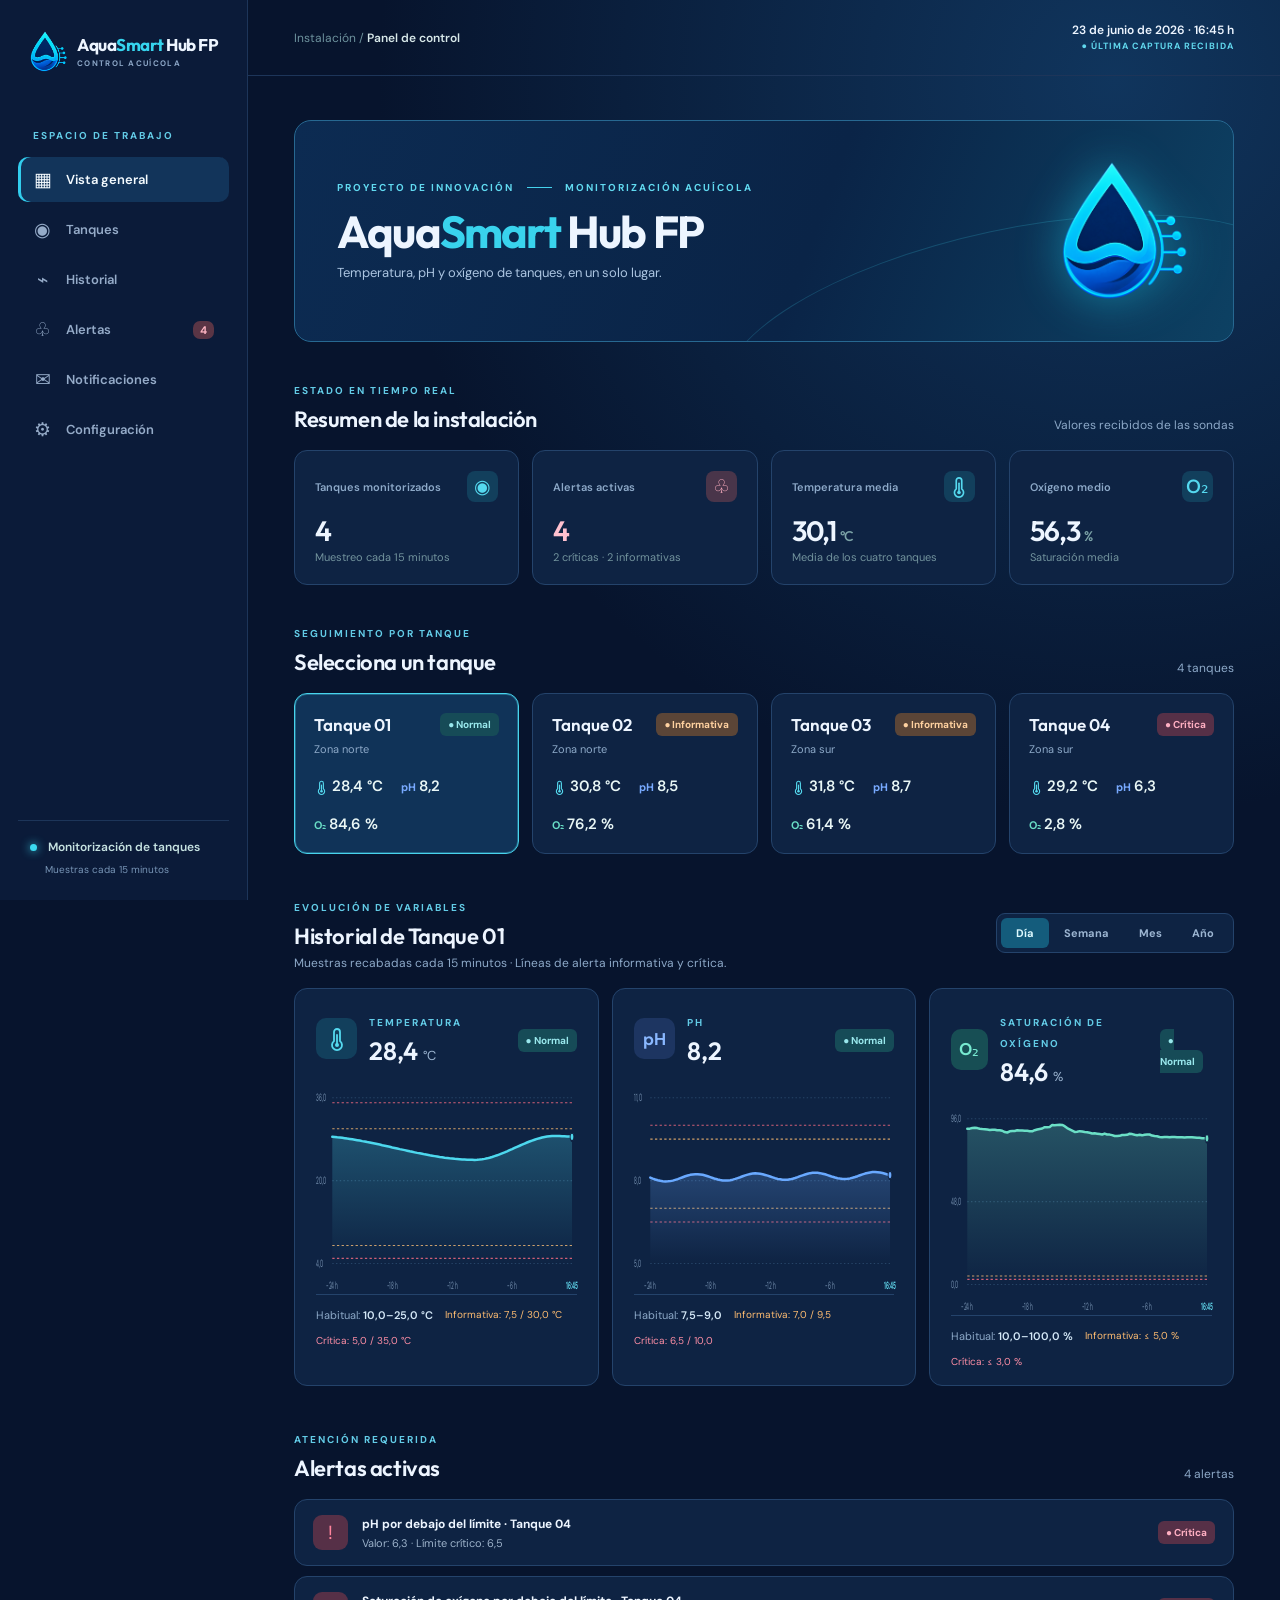
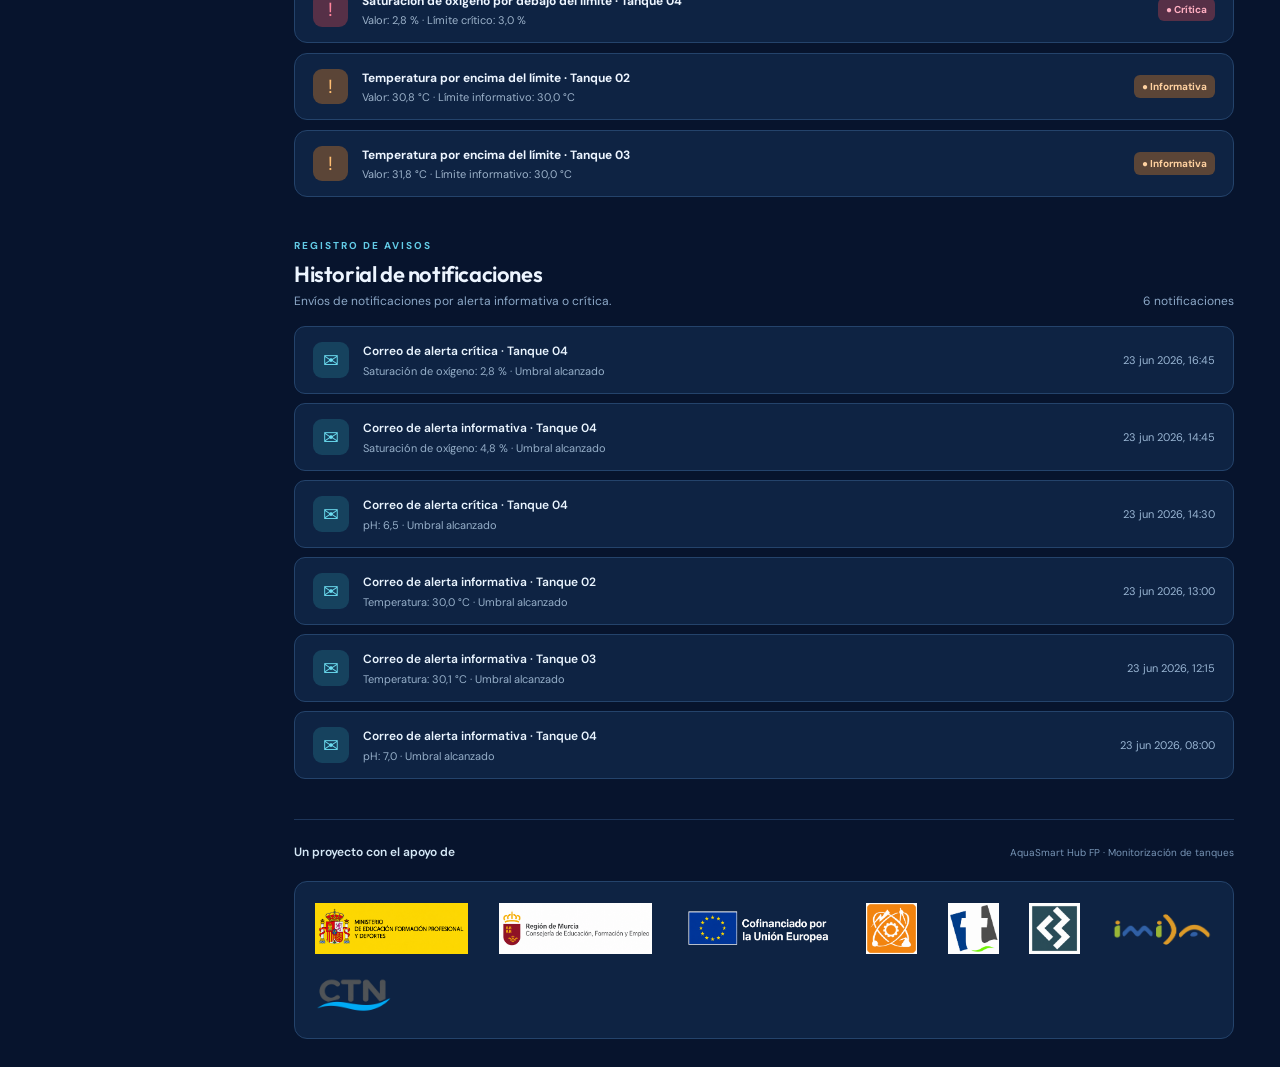
==== index.html @ eab86241 "Carga inicial del proyecto prototipado" ====
<!doctype html>
<html lang="es">
<head>
  <meta charset="utf-8">
  <meta name="viewport" content="width=device-width, initial-scale=1">
  <meta name="theme-color" content="#07142d">
  <title>AquaSmart Hub FP · Control de tanques</title>
  <link rel="stylesheet" href="css/styles.css">
  <script src="js/settings.js" defer></script>
  <script src="js/app.js" defer></script>
</head>
<body>
  <div class="app-shell">
    <aside class="sidebar" aria-label="Navegación principal">
      <a class="brand" href="#inicio" aria-label="AquaSmart Hub FP, inicio"><img class="brand-logo" src="assets/logo_proyecto.png" alt=""><span class="brand-name">Aqua<span class="brand-accent">Smart</span> Hub FP<small>CONTROL ACUÍCOLA</small></span></a>
      <div class="side-label">ESPACIO DE TRABAJO</div>
      <nav class="nav-list" aria-label="Secciones">
        <a class="nav-item active" href="#inicio" aria-current="location"><span>▦</span> Vista general</a>
        <a class="nav-item" href="#tanques"><span>◉</span> Tanques</a>
        <a class="nav-item" href="#historial"><span>⌁</span> Historial</a>
        <a class="nav-item" href="#alertas"><span>♧</span> Alertas <b id="nav-alert-count">0</b></a>
        <a class="nav-item" href="#notificaciones"><span>✉</span> Notificaciones</a>
        <a class="nav-item" href="config.html"><span>⚙</span> Configuración</a>
      </nav>
      <div class="sidebar-bottom"><span class="online-dot"></span> Monitorización de tanques <small>Muestras cada <span data-sampling-minutes>15</span> minutos</small></div>
    </aside>

    <main id="inicio" class="main-content">
      <header class="topbar"><div class="breadcrumb">Instalación / <strong>Panel de control</strong></div><div class="topbar-right"><span id="current-time" class="current-time"></span></div></header>
      <div class="page-content">
        <section class="welcome"><div><div class="eyebrow">PROYECTO DE INNOVACIÓN <span class="eyebrow-line"></span> MONITORIZACIÓN ACUÍCOLA</div><h1>Aqua<span>Smart</span> Hub FP</h1><p>Temperatura, pH y oxígeno de tanques, en un solo lugar.</p></div><img class="welcome-logo" src="assets/logo_proyecto.png" alt="" aria-hidden="true"></section>

        <section class="overview" aria-label="Resumen de la instalación"><div class="section-heading"><div><span class="section-kicker">ESTADO EN TIEMPO REAL</span><h2>Resumen de la instalación</h2></div><span class="muted">Valores recibidos de las sondas</span></div><div id="summary-cards" class="summary-grid"></div></section>

        <section id="tanques" class="tank-section"><div class="section-heading"><div><span class="section-kicker">SEGUIMIENTO POR TANQUE</span><h2>Selecciona un tanque</h2></div><span id="tank-count" class="count-label"></span></div><div id="tank-list" class="tank-grid" role="group" aria-label="Seleccionar tanque"></div></section>

        <section id="historial" class="history-section"><div class="section-heading history-heading"><div><span class="section-kicker">EVOLUCIÓN DE VARIABLES</span><h2>Historial de <span id="selected-tank-name">tanque</span></h2><p class="section-subtitle">Muestras recabadas cada <span data-sampling-minutes>15</span> minutos · Líneas de alerta informativa y crítica.</p></div><div class="range-switch" role="group" aria-label="Periodo del historial"><button type="button" data-range="day" class="active" aria-pressed="true">Día</button><button type="button" data-range="week" aria-pressed="false">Semana</button><button type="button" data-range="month" aria-pressed="false">Mes</button><button type="button" data-range="year" aria-pressed="false">Año</button></div></div><div class="charts-grid"><article class="chart-card"><div class="chart-header"><div class="chart-icon temperature"><img class="thermometer-icon" src="assets/thermometer.svg" alt=""></div><div><span class="chart-label">TEMPERATURA</span><div class="chart-value"><strong id="temperature-value">—</strong><span>°C</span></div></div><div id="temperature-status" class="chart-status"></div></div><div id="temperature-chart" class="chart-area" role="img" aria-label="Gráfica histórica de temperatura"></div><div id="temperature-limits" class="chart-footer"></div></article><article class="chart-card"><div class="chart-header"><div class="chart-icon ph">pH</div><div><span class="chart-label">PH</span><div class="chart-value"><strong id="ph-value">—</strong></div></div><div id="ph-status" class="chart-status"></div></div><div id="ph-chart" class="chart-area" role="img" aria-label="Gráfica histórica de pH"></div><div id="ph-limits" class="chart-footer"></div></article><article class="chart-card"><div class="chart-header"><div class="chart-icon oxygen">O₂</div><div><span class="chart-label">SATURACIÓN DE OXÍGENO</span><div class="chart-value"><strong id="oxygen-value">—</strong><span>%</span></div></div><div id="oxygen-status" class="chart-status"></div></div><div id="oxygen-chart" class="chart-area" role="img" aria-label="Gráfica histórica de saturación de oxígeno"></div><div id="oxygen-limits" class="chart-footer"></div></article></div></section>

        <section id="alertas" class="alerts-section"><div class="section-heading"><div><span class="section-kicker">ATENCIÓN REQUERIDA</span><h2>Alertas activas</h2></div><span id="alert-count" class="count-label"></span></div><div id="alert-list" class="alert-list"></div></section>
        <section id="notificaciones" class="notifications-section"><div class="section-heading"><div><span class="section-kicker">REGISTRO DE AVISOS</span><h2>Historial de notificaciones</h2><p class="section-subtitle">Envíos de notificaciones por alerta informativa o cr&iacute;tica.</p></div><span id="notification-count" class="count-label"></span></div><div id="notification-list" class="notification-list"></div></section>
        <footer class="footer"><div class="footer-heading"><strong>Un proyecto con el apoyo de</strong><span>AquaSmart Hub FP · Monitorización de tanques</span></div><div class="sponsor-logos" aria-label="Entidades patrocinadoras y colaboradoras"><img src="assets/logo_p1_mefpd.png" alt="Ministerio de Educación, Formación Profesional y Deportes"><img src="assets/logo_p2_rmcefe.png" alt="Región de Murcia, Consejería de Educación, Formación y Empleo"><img src="assets/logo_p3_ue.png" alt="Unión Europea"><img src="assets/logo_p4_pct.png" alt="CIFP Politécnico Cartagena"><img src="assets/logo_p4_mte.png" alt="IES Manuel Tárraga Escribano"><img src="assets/logo_p5_c3.png" alt="CIFP Carlos III Cartagena"><img src="assets/logo_p7_imida.png" alt="IMIDA"><img src="assets/logo_p8_ctn.png" alt="Centro Tecnológico Naval y del Mar"></div></footer>
      </div>
    </main>
  </div>
</body>
</html>
---- css/styles.css ----
@import url('https://fonts.googleapis.com/css2?family=DM+Sans:wght@400;500;600;700&family=Outfit:wght@400;500;600;700;800&display=swap');
:root{font-family:'DM Sans',Arial,sans-serif;color:#e8f3f5;background:#081d27;font-synthesis:none}*{box-sizing:border-box}html{scroll-behavior:smooth}body{margin:0}button{font:inherit}a{color:inherit;text-decoration:none}.app-shell{display:grid;grid-template-columns:248px minmax(0,1fr);min-height:100vh}.sidebar{position:sticky;top:0;height:100vh;padding:30px 18px 24px;background:#0b222d;border-right:1px solid #203a44;display:flex;flex-direction:column}.brand{display:flex;align-items:center;gap:12px;padding:0 12px 56px;font-family:Outfit,sans-serif;font-size:23px;font-weight:700;letter-spacing:-1px;line-height:1}.brand-mark{display:grid;place-items:center;width:38px;height:38px;border-radius:12px;background:#123d48;color:#53e1c7;font-size:30px}.brand-accent{color:#56dec6}.brand small{display:block;margin-top:6px;color:#688b95;font:700 8px 'DM Sans',sans-serif;letter-spacing:2.3px}.side-label,.section-kicker,.eyebrow,.chart-label{color:#6e9aa5;font-size:10px;font-weight:700;letter-spacing:2px}.side-label{padding:0 15px 15px}.nav-list{display:grid;gap:5px}.nav-item{display:flex;align-items:center;gap:14px;padding:13px 15px;border-radius:10px;color:#87a4ac;font-size:13px;font-weight:600}.nav-item span{width:19px;text-align:center;font-size:19px;line-height:1}.nav-item:hover,.nav-item.active{background:#163641;color:#e9fbf9}.nav-item.active{box-shadow:inset 3px 0 #4fddc3}.nav-item b{margin-left:auto;padding:2px 7px;border-radius:7px;background:#765044;color:#ffd8b1;font-size:11px}.sidebar-bottom{margin-top:auto;padding:18px 12px 0;border-top:1px solid #21404a;color:#c6e2e1;font-size:12px;font-weight:600}.sidebar-bottom small{display:block;margin:8px 0 0 15px;color:#668994;font-size:10px;font-weight:400}.online-dot{display:inline-block;width:7px;height:7px;margin-right:8px;border-radius:50%;background:#56dfb1;box-shadow:0 0 10px #56dfb1}.main-content{min-width:0;background:radial-gradient(circle at 81% 4%,#123746 0,transparent 25%),#081d27}.topbar{height:76px;padding:0 46px;border-bottom:1px solid #1d3944;display:flex;align-items:center;justify-content:space-between}.breadcrumb{color:#6d929d;font-size:12px}.breadcrumb strong{color:#d7e8e9;font-weight:600}.topbar-right{display:flex;align-items:center;gap:22px}.demo-pill{padding:8px 11px;border:1px solid #295448;border-radius:7px;background:#14382f;color:#9ae7c5;font-size:10px;font-weight:700;letter-spacing:1px}.current-time{color:#799aa4;font-size:12px}.page-content{max-width:1510px;margin:auto;padding:44px 46px 28px}.welcome{position:relative;overflow:hidden;min-height:192px;padding:36px 42px;border:1px solid #285863;border-radius:17px;background:linear-gradient(110deg,#123b48 0%,#0d303b 58%,#10414a 100%);display:flex;align-items:center;justify-content:space-between}.welcome:after{content:'';position:absolute;inset:auto -8% -100px 45%;height:210px;border:1px solid #4cdac028;border-radius:50%;transform:rotate(-12deg)}.eyebrow{color:#65d8c1}.eyebrow-line{display:inline-block;width:25px;height:1px;margin:0 9px 3px;background:#5ac1b0}.welcome h1{position:relative;z-index:1;margin:13px 0 8px;font:700 clamp(30px,3.4vw,48px)/1.1 Outfit,sans-serif;letter-spacing:-1.8px}.welcome h1 span{color:#56dfc1}.welcome p{position:relative;z-index:1;margin:0;color:#a4c4c8;font-size:13px}.water-orb{position:absolute;right:8%;top:-32px;width:240px;height:240px;display:grid;place-items:center}.orb-ring{position:absolute;border:1px solid #57d9c339;border-radius:50%}.orb-ring-one{width:216px;height:216px}.orb-ring-two{width:164px;height:164px}.orb-core{display:grid;place-items:center;width:116px;height:116px;border:1px solid #74f3db66;border-radius:50%;background:radial-gradient(circle at 35% 30%,#53cdb6,#1b8f96 55%,#164753);box-shadow:0 0 45px #3bd6c34a,inset 0 0 20px #9bfff42f;color:#c5fff0;font-size:80px;font-family:Georgia,serif}.overview,.tank-section,.history-section,.alerts-section{margin-top:36px}.section-heading{display:flex;align-items:end;justify-content:space-between;gap:20px;margin-bottom:17px}.section-heading h2{margin:6px 0 0;font:600 22px Outfit,sans-serif;letter-spacing:-.4px}.muted,.count-label,.section-subtitle{color:#7295a0;font-size:12px}.summary-grid{display:grid;grid-template-columns:repeat(4,minmax(0,1fr));gap:13px}.summary-card,.tank-card,.chart-card,.alert-item,.empty-alert{border:1px solid #24434c;border-radius:13px;background:#102a35}.summary-card{min-height:130px;padding:20px}.summary-top{display:flex;justify-content:space-between;align-items:center;color:#88a9ae;font-size:11px;font-weight:600}.summary-icon{display:grid;place-items:center;width:31px;height:31px;border-radius:8px;background:#1a4145;color:#69ddc6;font-size:19px}.summary-number{margin-top:11px;font:600 28px Outfit,sans-serif;letter-spacing:-1px}.summary-number small{color:#7da4a8;font-size:14px;font-weight:500}.summary-note{margin-top:2px;color:#72939d;font-size:11px}.summary-card.warning .summary-icon{background:#503b32;color:#ffbb84}.summary-card.warning .summary-number{color:#ffca9f}.tank-grid{display:grid;grid-template-columns:repeat(3,minmax(0,1fr));gap:13px}.tank-card{position:relative;min-height:150px;padding:19px;text-align:left;color:inherit;cursor:pointer;transition:border-color .2s,transform .2s,background .2s}.tank-card:hover{transform:translateY(-2px);border-color:#479987}.tank-card.selected{border-color:#55d7bd;background:#123943;box-shadow:inset 0 0 0 1px #55d7bd50}.tank-top,.tank-bottom{display:flex;align-items:center;justify-content:space-between;gap:10px}.tank-name{font:600 17px Outfit,sans-serif}.status-pill{padding:5px 8px;border-radius:6px;background:#1d4a43;color:#8fe5bb;font-size:10px;font-weight:700}.status-pill.alert{background:#554033;color:#ffc091}.tank-description{margin:6px 0 20px;color:#7297a0;font-size:11px}.tank-bottom{justify-content:flex-start;gap:24px;color:#a8c8ca;font-size:12px}.tank-bottom strong{color:#e9f7f6;font-size:15px;font-weight:600}.tank-bottom .mini-icon{color:#55d9c4}.tank-bottom .mini-icon.sal{color:#69abd9}.history-heading{align-items:center}.section-subtitle{margin:5px 0 0}.range-switch{display:flex;padding:4px;border:1px solid #24444d;border-radius:9px;background:#102a35}.range-switch button{padding:8px 15px;border:0;border-radius:6px;background:transparent;color:#86a5ac;font-size:11px;font-weight:700;cursor:pointer}.range-switch button:hover{color:#e9f6f5}.range-switch button.active{background:#226055;color:#c9fff0}.charts-grid{display:grid;grid-template-columns:repeat(2,minmax(0,1fr));gap:13px}.chart-card{min-width:0;padding:21px 21px 17px}.chart-header{display:flex;align-items:center;gap:12px}.chart-icon{width:41px;height:41px;border-radius:10px;display:grid;place-items:center;font-size:24px}.chart-icon.temperature{background:#214a42;color:#71e4b9}.chart-icon.salinity{background:#1c3c54;color:#73b7e9}.chart-label{font-size:10px}.chart-value{display:flex;align-items:baseline;gap:5px;margin-top:4px}.chart-value strong{font:600 25px Outfit,sans-serif}.chart-value span{color:#8cabb0;font-size:13px}.chart-status{margin-left:auto}.chart-area{height:210px;margin-top:17px}.chart-area svg{width:100%;height:100%;overflow:visible}.chart-footer{padding-top:13px;border-top:1px solid #23414a;color:#7496a0;font-size:11px}.chart-footer strong{color:#b7d1d0;font-weight:600}.alerts-section{margin-bottom:40px}.alert-list{display:grid;gap:10px}.alert-item{display:flex;align-items:center;gap:14px;padding:15px 18px}.alert-symbol{width:35px;height:35px;border-radius:9px;background:#513d33;color:#ffbd84;display:grid;place-items:center;font-size:19px}.alert-item strong{display:block;font-size:12px}.alert-item p{margin:4px 0 0;color:#89a5aa;font-size:11px}.alert-item time{margin-left:auto;color:#70919a;font-size:11px;white-space:nowrap}.empty-alert{padding:20px;color:#96b6b5;font-size:12px}.footer{display:flex;justify-content:space-between;padding-top:20px;border-top:1px solid #1c3a43;color:#5f838d;font-size:10px}
@media(max-width:1100px){.app-shell{grid-template-columns:205px minmax(0,1fr)}.sidebar{padding-left:12px;padding-right:12px}.page-content{padding:32px 26px}.topbar{padding:0 26px}.summary-grid{grid-template-columns:repeat(2,1fr)}.tank-grid{grid-template-columns:repeat(2,1fr)}}@media(max-width:760px){.app-shell{display:block}.sidebar{position:static;width:auto;height:auto;padding:15px 18px;border-right:0;border-bottom:1px solid #203a44}.brand{padding:0;font-size:20px}.brand-mark{width:33px;height:33px}.side-label,.nav-list,.sidebar-bottom{display:none}.topbar{height:56px;padding:0 18px}.current-time{display:none}.page-content{padding:22px 16px}.welcome{min-height:175px;padding:28px 22px}.welcome p{max-width:300px;line-height:1.5}.water-orb{right:-85px;opacity:.35}.section-heading h2{font-size:20px}.charts-grid{grid-template-columns:1fr}.history-heading{align-items:flex-start;flex-direction:column}.range-switch{width:100%}.range-switch button{flex:1}.muted{display:none}}@media(max-width:520px){.summary-grid,.tank-grid{grid-template-columns:1fr 1fr;gap:9px}.summary-card{padding:15px;min-height:115px}.summary-number{font-size:24px}.tank-card{min-height:140px;padding:13px}.tank-name{font-size:15px}.tank-bottom{display:grid;gap:4px}.tank-description{margin-bottom:12px}.status-pill{font-size:9px}.welcome h1{font-size:32px}.welcome .eyebrow{font-size:8px}.footer{display:block;line-height:1.7}.footer span{display:block}}

/* Identidad AquaSmart Hub FP: azul marino y cian del cartel del proyecto. */
:root{color:#edf5ff;background:#07142d}.sidebar{background:#0b1b39;border-color:#1d3559}.main-content{background:radial-gradient(circle at 84% 3%,#10355d 0,transparent 27%),#07142d}.topbar,.footer{border-color:#1d3559}.brand{font-size:21px;letter-spacing:-.8px}.brand-mark{width:42px;height:46px;background:none;color:#32ceee}.brand-mark svg{width:38px;height:43px;filter:drop-shadow(0 0 10px #1ec9e666)}.brand-accent{color:#36d4ee}.brand small{color:#8ca6c6;font-size:8px;letter-spacing:1.45px}.side-label,.section-kicker,.eyebrow,.chart-label{color:#63cce7}.nav-item{color:#95abc8}.nav-item:hover,.nav-item.active{background:#12345a;color:#f4fbff}.nav-item.active{box-shadow:inset 3px 0 #32ceee}.nav-item b{background:#5a3545;color:#ffb5c3}.sidebar-bottom{border-color:#1d3559}.online-dot{background:#3bdbf1;box-shadow:0 0 10px #3bdbf1}.demo-pill{background:#103c57;border-color:#1b7290;color:#9debf5}.welcome{border-color:#276891;background:linear-gradient(110deg,#0c2b52 0%,#0a2447 55%,#0d4163 100%)}.welcome:after{border-color:#3fd7ef32}.welcome h1 span{color:#39d3ed}.welcome p{color:#acc5e1}.eyebrow{color:#61daf0}.eyebrow-line{background:#45d2ec}.orb-ring{border-color:#4ddaf04a}.orb-core{border-color:#6be8ff77;background:radial-gradient(circle at 35% 30%,#3cd4ef,#166ea5 55%,#0c315f);box-shadow:0 0 45px #2fd3ee55,inset 0 0 20px #bcf8ff33}.summary-card,.tank-card,.chart-card,.alert-item,.empty-alert{background:#0e2343;border-color:#24436b}.summary-top,.tank-description,.section-subtitle,.muted,.count-label,.chart-footer{color:#8da9c8}.summary-icon,.chart-icon.temperature{background:#123f5c;color:#55d9ef}.summary-card.warning .summary-icon{background:#49354a;color:#ffb0c2}.summary-card.warning .summary-number{color:#ffc1cf}.tank-grid{grid-template-columns:repeat(2,minmax(0,1fr))}.tank-card{min-height:145px}.tank-card:hover{border-color:#44cbe9}.tank-card.selected{border-color:#48d4ed;background:#103358;box-shadow:inset 0 0 0 1px #48d4ed55}.tank-bottom{gap:18px;flex-wrap:wrap}.tank-bottom .mini-icon{color:#51d8ef}.tank-bottom .ph-text{color:#78aaff;font-weight:700;font-size:11px}.tank-bottom .oxygen-text{color:#69ddc6;font-weight:700;font-size:11px}.status-pill.normal{background:#164b57;color:#99e8ed}.status-pill.warning{background:#5b4537;color:#ffd1a0}.status-pill.critical{background:#563047;color:#ffafc2}.range-switch{background:#0e2343;border-color:#24436b}.range-switch button{color:#9cb5d1}.range-switch button.active{background:#145c7c;color:#defaff}.charts-grid{grid-template-columns:repeat(2,minmax(0,1fr))}.chart-card:last-child{grid-column:1/-1}.chart-icon.ph{background:#1d3561;color:#8ab8ff;font-size:17px;font-weight:700}.chart-icon.oxygen{background:#174e54;color:#77e9d0;font-size:17px;font-weight:700}.chart-value span{color:#9bb4d0}.chart-footer{display:flex;gap:12px;flex-wrap:wrap;border-color:#24436b}.chart-footer strong{color:#d4e8f7}.limit-key{font-size:10px}.warning-key{color:#ffbd71}.critical-key{color:#ff8fa6}.alert-item.warning .alert-symbol{background:#5b4537;color:#ffbd71}.alert-item.critical .alert-symbol{background:#563047;color:#ff849c}.alert-item .status-pill{margin-left:auto;white-space:nowrap}.alert-item p{color:#9cb2ca}.alert-item strong{color:#edf5ff}.sidebar-bottom small,.footer{color:#7895b6}
@media(max-width:760px){.sidebar{border-color:#1d3559}.charts-grid{grid-template-columns:1fr}.chart-card:last-child{grid-column:auto}}@media(max-width:520px){.tank-bottom{display:grid;gap:5px}.tank-card{min-height:170px}.tank-top{align-items:flex-start;flex-direction:column}.alert-item{align-items:flex-start}.alert-item .status-pill{font-size:9px}}

/* Logotipos oficiales del proyecto y sus entidades colaboradoras. */
.brand{gap:9px;padding-left:7px;padding-right:0;font-size:17px;letter-spacing:-.5px;white-space:nowrap}
.brand-logo{display:block;width:43px;height:43px;object-fit:contain;flex:none}
.brand-name{min-width:0}
.brand-name small{margin-top:5px;font-size:8px;letter-spacing:1.3px}
.welcome{gap:24px}
.welcome h1{max-width:710px;white-space:nowrap;font-size:clamp(30px,3.5vw,49px)}
.welcome-logo{position:relative;z-index:1;width:148px;height:148px;object-fit:contain;flex:none;filter:drop-shadow(0 0 24px #1bd7f477)}
.footer{display:block;padding-top:24px}
.footer-heading{display:flex;align-items:baseline;justify-content:space-between;gap:20px;margin-bottom:21px}
.footer-heading strong{color:#d5e8f6;font-size:12px;font-weight:600}
.footer-heading span{color:#7895b6;font-size:10px}
.sponsor-logos{display:flex;align-items:center;justify-content:space-between;gap:12px 16px;flex-wrap:wrap;padding:21px 20px;border:1px solid #24436b;border-radius:13px;background:#0e2343}
.sponsor-logos img{display:block;width:auto;height:51px;max-width:100%;object-fit:contain;flex:none}
@media(max-width:1100px){.brand{font-size:14px;letter-spacing:-.7px}.brand-logo{width:37px;height:37px}.brand-name small{font-size:7px;letter-spacing:.8px}.sponsor-logos{justify-content:center}}
@media(max-width:760px){.brand{font-size:19px}.brand-logo{width:42px;height:42px}.brand-name small{font-size:8px}.welcome-logo{width:110px;height:110px}.welcome h1{font-size:clamp(26px,5vw,40px)}}
@media(max-width:520px){.welcome{min-height:174px}.welcome h1{max-width:calc(100vw - 55px);white-space:normal;font-size:clamp(27px,7.5vw,36px)}.welcome-logo{position:absolute;right:-31px;top:18px;width:124px;height:124px;opacity:.28}.welcome p{max-width:280px}.footer-heading{display:block}.footer-heading span{display:block;margin-top:6px}.sponsor-logos{justify-content:center;gap:12px;padding:16px}.sponsor-logos img{height:39px}}

/* Los cuatro tanques permanecen en una sola fila. */
.tank-grid{grid-template-columns:repeat(4,minmax(185px,1fr));overflow-x:auto;padding-bottom:5px}

.current-time{display:flex;flex-direction:column;align-items:flex-end;gap:3px;line-height:1.2}
.current-time strong{color:#edf5ff;font-size:12px;font-weight:600;white-space:nowrap}
.current-time small{color:#61d7ed;font-size:9px;font-weight:700;letter-spacing:1px;white-space:nowrap}
@media(max-width:760px){.current-time{display:flex}.topbar-right{gap:10px}}
@media(max-width:520px){.breadcrumb{display:none}.topbar-right{width:100%;justify-content:space-between}.current-time strong{font-size:11px}.current-time small{font-size:8px}}

/* Temperatura, pH y oxígeno del mismo tanque, en una única fila. */
.charts-grid{grid-template-columns:repeat(3,minmax(265px,1fr));overflow-x:auto;padding-bottom:5px}
.chart-card:last-child{grid-column:auto}

.alerts-section{margin-bottom:0}
.notifications-section{margin:36px 0 40px}
.notifications-section .section-heading{align-items:end}
.notification-list{display:grid;gap:9px}
.notification-item{display:flex;align-items:center;gap:14px;min-height:68px;padding:14px 18px;border:1px solid #24436b;border-radius:11px;background:#0e2343}
.notification-icon{display:grid;place-items:center;width:36px;height:36px;flex:none;border-radius:9px;background:#16425e;color:#6cddf1;font-size:19px}
.notification-detail{min-width:0}
.notification-detail strong{display:block;color:#eaf5ff;font-size:12px;font-weight:600}
.notification-detail p{margin:5px 0 0;color:#96afc9;font-size:11px}
.notification-item time{margin-left:auto;color:#9ab6d4;font-size:11px;white-space:nowrap}
@media(max-width:600px){.notification-item{align-items:flex-start;flex-wrap:wrap}.notification-item time{width:100%;margin-left:50px}.notifications-section .section-heading{align-items:flex-start;flex-direction:column}}

/* Página de configuración. */
.back-link{color:#70d9eb;font-size:12px;font-weight:700}.back-link:hover{text-decoration:underline}
.config-page{max-width:1390px}
.config-welcome{min-height:178px}.config-welcome h1{font-size:clamp(30px,3.2vw,44px)}
.config-intro{display:flex;justify-content:space-between;align-items:end;gap:18px;margin:40px 0 18px}
.config-intro h2{margin:6px 0 4px;font:600 23px Outfit,sans-serif}.config-intro p{margin:0;color:#92adc7;font-size:12px}
.config-legend{display:flex;align-items:center;gap:8px;color:#a8bfd6;font-size:11px;white-space:nowrap}
.legend-dot{display:inline-block;width:8px;height:8px;margin-left:12px;border-radius:50%}.warning-dot{background:#ffbd71}.critical-dot{background:#ff7996}
.config-grid{display:grid;grid-template-columns:repeat(2,minmax(0,1fr));gap:14px}
.config-card{min-width:0;margin:0;padding:24px;border:1px solid #24436b;border-radius:13px;background:#0e2343}
fieldset.config-card{min-width:0}
.config-card legend{padding:0 4px;color:#edf5ff;font:600 19px Outfit,sans-serif}
.config-card legend small{color:#8eabc9;font:500 13px 'DM Sans',sans-serif}
.config-card:nth-child(3){grid-column:1/-1}
.config-icon{display:inline-grid;place-items:center;width:33px;height:33px;margin-right:8px;border-radius:9px;background:#154965;color:#6bdef0;font:700 18px 'DM Sans',sans-serif;vertical-align:middle}
.config-icon.ph{background:#213b6a;color:#9dbfff;font-size:13px}.config-icon.oxygen{background:#195457;color:#83edda;font-size:14px}.config-icon.mail{background:#20456b;color:#8ed4f5}.config-icon.sampling{background:#174b5c;color:#74dce8}
.config-card>p{margin:6px 0 21px;color:#8faac6;font-size:12px;line-height:1.5}
.field-grid{display:grid;grid-template-columns:repeat(2,minmax(0,1fr));gap:15px}.oxygen-fields{max-width:600px}
.field-grid label,.full-field{display:grid;gap:8px;color:#aec5d9;font-size:11px;font-weight:600}
.config-card input,.config-card select,.config-card textarea{display:block;width:100%;min-width:0;padding:12px 13px;border:1px solid #345679;border-radius:8px;outline:none;background:#0a1b37;color:#f2f9ff;font:600 14px 'DM Sans',sans-serif}
.config-card input:focus,.config-card select:focus,.config-card textarea:focus{border-color:#46cfe7;box-shadow:0 0 0 3px #3acdec24}
.config-card textarea{min-height:108px;resize:vertical;font-weight:500;line-height:1.5}
.config-card input::placeholder,.config-card textarea::placeholder{color:#6586a6}
.config-reference{margin-top:19px;padding-top:14px;border-top:1px solid #24436b;color:#78bace;font-size:11px}
.secondary-intro{margin-top:42px}
.config-card-title{display:flex;align-items:center}.config-card-title h3{margin:0;font:600 18px Outfit,sans-serif}
.form-actions{display:flex;align-items:center;justify-content:space-between;gap:20px;margin:23px 0 44px;padding:21px 24px;border:1px solid #24436b;border-radius:12px;background:#102b4c}
.form-actions p{margin:0;color:#91aec8;font-size:12px;line-height:1.5}.form-actions p.feedback-success{color:#8eecd8}.form-actions p.feedback-error{color:#ffb2c0}
.save-button{display:flex;align-items:center;justify-content:center;gap:20px;min-width:207px;padding:13px 17px;border:0;border-radius:8px;background:#39cde7;color:#062b3c;font-size:12px;font-weight:800;cursor:pointer;transition:background .2s,transform .2s}
.save-button:hover{background:#70e8f2;transform:translateY(-1px)}.save-button:focus-visible{outline:3px solid #b5f5fc;outline-offset:2px}
@media(max-width:900px){.config-grid{grid-template-columns:1fr}.config-card:nth-child(3){grid-column:auto}}
@media(max-width:760px){.nav-list{display:flex;gap:6px;overflow-x:auto;margin-top:15px}.nav-item{flex:none;white-space:nowrap;padding:9px 11px}.config-welcome{min-height:165px}}
@media(max-width:520px){.config-intro{align-items:flex-start;flex-direction:column}.config-legend{flex-wrap:wrap}.field-grid{grid-template-columns:1fr}.form-actions{align-items:stretch;flex-direction:column}.save-button{width:100%}.config-card{padding:20px}.config-card legend{font-size:17px}}

/* Tres variables paralelas; el oxígeno solo tiene dos mínimos. */
.config-grid.threshold-grid{grid-template-columns:repeat(3,minmax(270px,1fr));overflow-x:auto;padding:4px 0 8px}
.threshold-grid .config-card:nth-child(3){grid-column:auto}
.threshold-grid .oxygen-fields{grid-template-columns:1fr;max-width:none}
.threshold-grid input[id*="-warning-"]{border-left:3px solid #ffbd71}
.threshold-grid input[id*="-critical-"]{border-left:3px solid #ff7996}
.threshold-grid input[id*="-warning-"]:focus{border-color:#ffbd71;box-shadow:0 0 0 3px #ffbd712b}
.threshold-grid input[id*="-critical-"]:focus{border-color:#ff7996;box-shadow:0 0 0 3px #ff79962b}

.thermometer-icon{display:inline-block;width:22px;height:22px;vertical-align:middle}
.chart-icon .thermometer-icon{width:24px;height:24px}
.tank-bottom .thermometer-icon{width:15px;height:15px}
.config-icon .thermometer-icon{width:19px;height:19px}
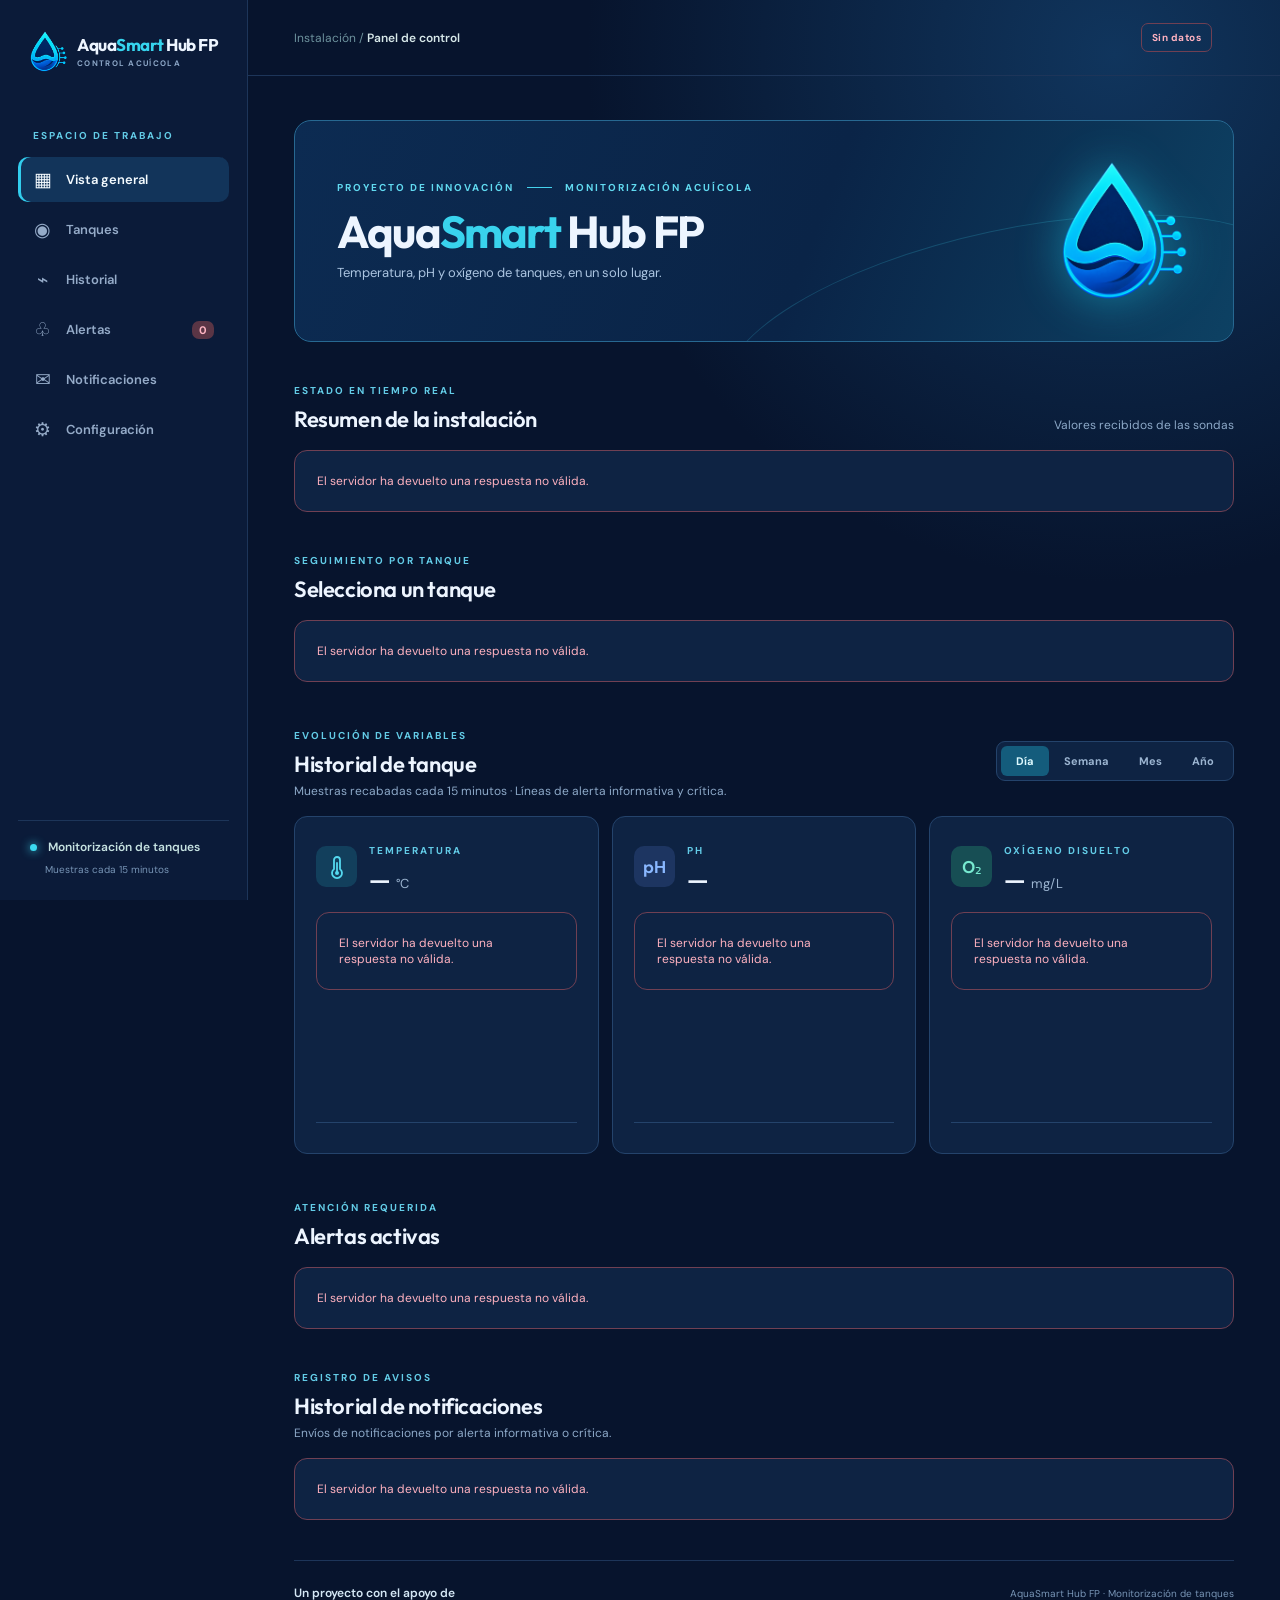
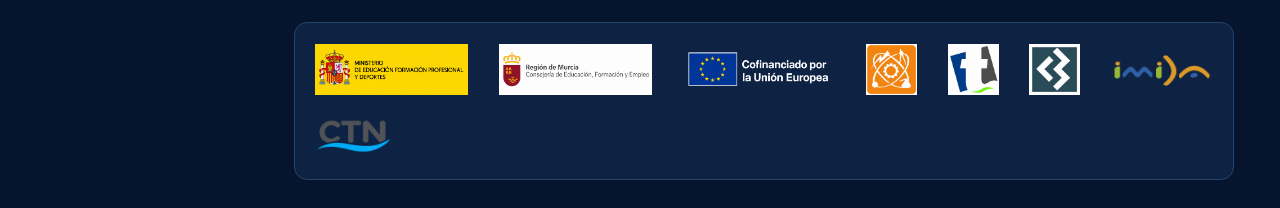
==== commit 67635f40: "Conexión con BD MySQL" ====
--- a/index.html
+++ b/index.html
@@ -7,6 +7,7 @@
   <title>AquaSmart Hub FP · Control de tanques</title>
   <link rel="stylesheet" href="css/styles.css">
   <script src="js/settings.js" defer></script>
+  <script src="js/api.js" defer></script>
   <script src="js/app.js" defer></script>
 </head>
 <body>
@@ -26,7 +27,7 @@
     </aside>
 
     <main id="inicio" class="main-content">
-      <header class="topbar"><div class="breadcrumb">Instalación / <strong>Panel de control</strong></div><div class="topbar-right"><span id="current-time" class="current-time"></span></div></header>
+      <header class="topbar"><div class="breadcrumb">Instalación / <strong>Panel de control</strong></div><div class="topbar-right"><span id="data-source-status" class="data-source-status" role="status">Conectando…</span><span id="current-time" class="current-time"></span></div></header>
       <div class="page-content">
         <section class="welcome"><div><div class="eyebrow">PROYECTO DE INNOVACIÓN <span class="eyebrow-line"></span> MONITORIZACIÓN ACUÍCOLA</div><h1>Aqua<span>Smart</span> Hub FP</h1><p>Temperatura, pH y oxígeno de tanques, en un solo lugar.</p></div><img class="welcome-logo" src="assets/logo_proyecto.png" alt="" aria-hidden="true"></section>
 
@@ -34,7 +35,7 @@
 
         <section id="tanques" class="tank-section"><div class="section-heading"><div><span class="section-kicker">SEGUIMIENTO POR TANQUE</span><h2>Selecciona un tanque</h2></div><span id="tank-count" class="count-label"></span></div><div id="tank-list" class="tank-grid" role="group" aria-label="Seleccionar tanque"></div></section>
 
-        <section id="historial" class="history-section"><div class="section-heading history-heading"><div><span class="section-kicker">EVOLUCIÓN DE VARIABLES</span><h2>Historial de <span id="selected-tank-name">tanque</span></h2><p class="section-subtitle">Muestras recabadas cada <span data-sampling-minutes>15</span> minutos · Líneas de alerta informativa y crítica.</p></div><div class="range-switch" role="group" aria-label="Periodo del historial"><button type="button" data-range="day" class="active" aria-pressed="true">Día</button><button type="button" data-range="week" aria-pressed="false">Semana</button><button type="button" data-range="month" aria-pressed="false">Mes</button><button type="button" data-range="year" aria-pressed="false">Año</button></div></div><div class="charts-grid"><article class="chart-card"><div class="chart-header"><div class="chart-icon temperature"><img class="thermometer-icon" src="assets/thermometer.svg" alt=""></div><div><span class="chart-label">TEMPERATURA</span><div class="chart-value"><strong id="temperature-value">—</strong><span>°C</span></div></div><div id="temperature-status" class="chart-status"></div></div><div id="temperature-chart" class="chart-area" role="img" aria-label="Gráfica histórica de temperatura"></div><div id="temperature-limits" class="chart-footer"></div></article><article class="chart-card"><div class="chart-header"><div class="chart-icon ph">pH</div><div><span class="chart-label">PH</span><div class="chart-value"><strong id="ph-value">—</strong></div></div><div id="ph-status" class="chart-status"></div></div><div id="ph-chart" class="chart-area" role="img" aria-label="Gráfica histórica de pH"></div><div id="ph-limits" class="chart-footer"></div></article><article class="chart-card"><div class="chart-header"><div class="chart-icon oxygen">O₂</div><div><span class="chart-label">SATURACIÓN DE OXÍGENO</span><div class="chart-value"><strong id="oxygen-value">—</strong><span>%</span></div></div><div id="oxygen-status" class="chart-status"></div></div><div id="oxygen-chart" class="chart-area" role="img" aria-label="Gráfica histórica de saturación de oxígeno"></div><div id="oxygen-limits" class="chart-footer"></div></article></div></section>
+        <section id="historial" class="history-section"><div class="section-heading history-heading"><div><span class="section-kicker">EVOLUCIÓN DE VARIABLES</span><h2>Historial de <span id="selected-tank-name">tanque</span></h2><p class="section-subtitle">Muestras recabadas cada <span data-sampling-minutes>15</span> minutos · Líneas de alerta informativa y crítica.</p></div><div class="range-switch" role="group" aria-label="Periodo del historial"><button type="button" data-range="day" class="active" aria-pressed="true">Día</button><button type="button" data-range="week" aria-pressed="false">Semana</button><button type="button" data-range="month" aria-pressed="false">Mes</button><button type="button" data-range="year" aria-pressed="false">Año</button></div></div><div class="charts-grid"><article class="chart-card"><div class="chart-header"><div class="chart-icon temperature"><img class="thermometer-icon" src="assets/thermometer.svg" alt=""></div><div><span class="chart-label">TEMPERATURA</span><div class="chart-value"><strong id="temperature-value">—</strong><span>°C</span></div></div><div id="temperature-status" class="chart-status"></div></div><div id="temperature-chart" class="chart-area" role="img" aria-label="Gráfica histórica de temperatura"></div><div id="temperature-limits" class="chart-footer"></div></article><article class="chart-card"><div class="chart-header"><div class="chart-icon ph">pH</div><div><span class="chart-label">PH</span><div class="chart-value"><strong id="ph-value">—</strong></div></div><div id="ph-status" class="chart-status"></div></div><div id="ph-chart" class="chart-area" role="img" aria-label="Gráfica histórica de pH"></div><div id="ph-limits" class="chart-footer"></div></article><article class="chart-card"><div class="chart-header"><div class="chart-icon oxygen">O₂</div><div><span class="chart-label">OXÍGENO DISUELTO</span><div class="chart-value"><strong id="oxygen-value">—</strong><span>mg/L</span></div></div><div id="oxygen-status" class="chart-status"></div></div><div id="oxygen-chart" class="chart-area" role="img" aria-label="Gráfica histórica de oxígeno disuelto"></div><div id="oxygen-limits" class="chart-footer"></div></article></div></section>
 
         <section id="alertas" class="alerts-section"><div class="section-heading"><div><span class="section-kicker">ATENCIÓN REQUERIDA</span><h2>Alertas activas</h2></div><span id="alert-count" class="count-label"></span></div><div id="alert-list" class="alert-list"></div></section>
         <section id="notificaciones" class="notifications-section"><div class="section-heading"><div><span class="section-kicker">REGISTRO DE AVISOS</span><h2>Historial de notificaciones</h2><p class="section-subtitle">Envíos de notificaciones por alerta informativa o cr&iacute;tica.</p></div><span id="notification-count" class="count-label"></span></div><div id="notification-list" class="notification-list"></div></section>
--- a/css/styles.css
+++ b/css/styles.css
@@ -77,6 +77,7 @@
 .config-card-title{display:flex;align-items:center}.config-card-title h3{margin:0;font:600 18px Outfit,sans-serif}
 .form-actions{display:flex;align-items:center;justify-content:space-between;gap:20px;margin:23px 0 44px;padding:21px 24px;border:1px solid #24436b;border-radius:12px;background:#102b4c}
 .form-actions p{margin:0;color:#91aec8;font-size:12px;line-height:1.5}.form-actions p.feedback-success{color:#8eecd8}.form-actions p.feedback-error{color:#ffb2c0}
+.data-source-status{padding:7px 10px;border:1px solid #315172;border-radius:7px;color:#9cb5d1;font-size:10px;font-weight:700;letter-spacing:.5px}.data-source-status.online{border-color:#247267;color:#8eecd8}.data-source-status.error{border-color:#704053;color:#ffb2c0}.loading-panel,.data-error{grid-column:1/-1;padding:22px;border:1px solid #24436b;border-radius:13px;background:#0e2343;color:#9cb5d1;font-size:12px}.data-error{border-color:#704053;color:#ffb2c0}
 .save-button{display:flex;align-items:center;justify-content:center;gap:20px;min-width:207px;padding:13px 17px;border:0;border-radius:8px;background:#39cde7;color:#062b3c;font-size:12px;font-weight:800;cursor:pointer;transition:background .2s,transform .2s}
 .save-button:hover{background:#70e8f2;transform:translateY(-1px)}.save-button:focus-visible{outline:3px solid #b5f5fc;outline-offset:2px}
 @media(max-width:900px){.config-grid{grid-template-columns:1fr}.config-card:nth-child(3){grid-column:auto}}
